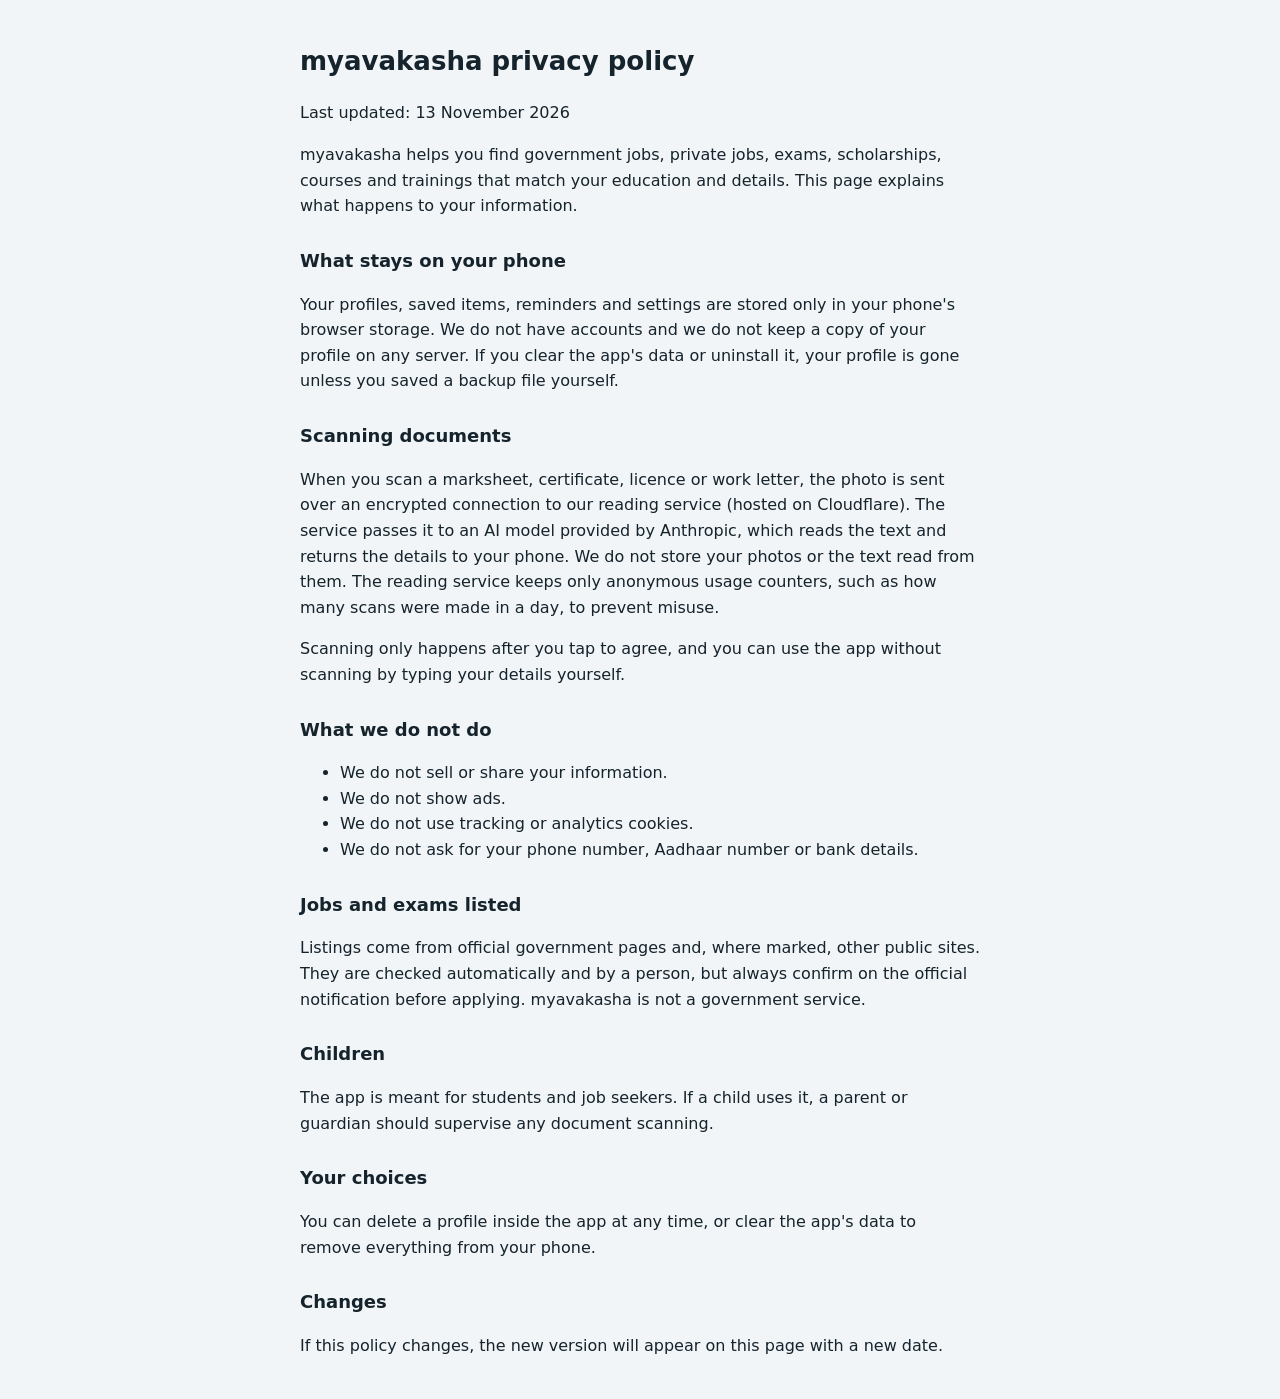
==== privacy.html @ 7ef35bc0 "Add privacy policy page (contact line to follow) Co-Authored-By: Claude Sonnet 5.5 <noreply@anthropi" ====
<!doctype html>
<html lang="en"><head><meta charset="utf-8"><meta name="viewport" content="width=device-width,initial-scale=1">
<title>myavakasha privacy policy</title>
<style>body{font:16px/1.6 system-ui,sans-serif;max-width:680px;margin:0 auto;padding:24px 16px;color:#15232c;background:#f2f5f7}h1{font-size:26px}h2{font-size:18px;margin-top:28px}a{color:#0c7a74}@media(prefers-color-scheme:dark){body{background:#0e191f;color:#e6eef2}a{color:#4fd1c5}}</style></head>
<body>
<h1>myavakasha privacy policy</h1>
<p>Last updated: 13 November 2026</p>
<p>myavakasha helps you find government jobs, private jobs, exams, scholarships, courses and trainings that match your education and details. This page explains what happens to your information.</p>

<h2>What stays on your phone</h2>
<p>Your profiles, saved items, reminders and settings are stored only in your phone's browser storage. We do not have accounts and we do not keep a copy of your profile on any server. If you clear the app's data or uninstall it, your profile is gone unless you saved a backup file yourself.</p>

<h2>Scanning documents</h2>
<p>When you scan a marksheet, certificate, licence or work letter, the photo is sent over an encrypted connection to our reading service (hosted on Cloudflare). The service passes it to an AI model provided by Anthropic, which reads the text and returns the details to your phone. We do not store your photos or the text read from them. The reading service keeps only anonymous usage counters, such as how many scans were made in a day, to prevent misuse.</p>
<p>Scanning only happens after you tap to agree, and you can use the app without scanning by typing your details yourself.</p>

<h2>What we do not do</h2>
<ul><li>We do not sell or share your information.</li><li>We do not show ads.</li><li>We do not use tracking or analytics cookies.</li><li>We do not ask for your phone number, Aadhaar number or bank details.</li></ul>

<h2>Jobs and exams listed</h2>
<p>Listings come from official government pages and, where marked, other public sites. They are checked automatically and by a person, but always confirm on the official notification before applying. myavakasha is not a government service.</p>

<h2>Children</h2>
<p>The app is meant for students and job seekers. If a child uses it, a parent or guardian should supervise any document scanning.</p>

<h2>Your choices</h2>
<p>You can delete a profile inside the app at any time, or clear the app's data to remove everything from your phone.</p>

<h2>Changes</h2>
<p>If this policy changes, the new version will appear on this page with a new date.</p>

</body></html>
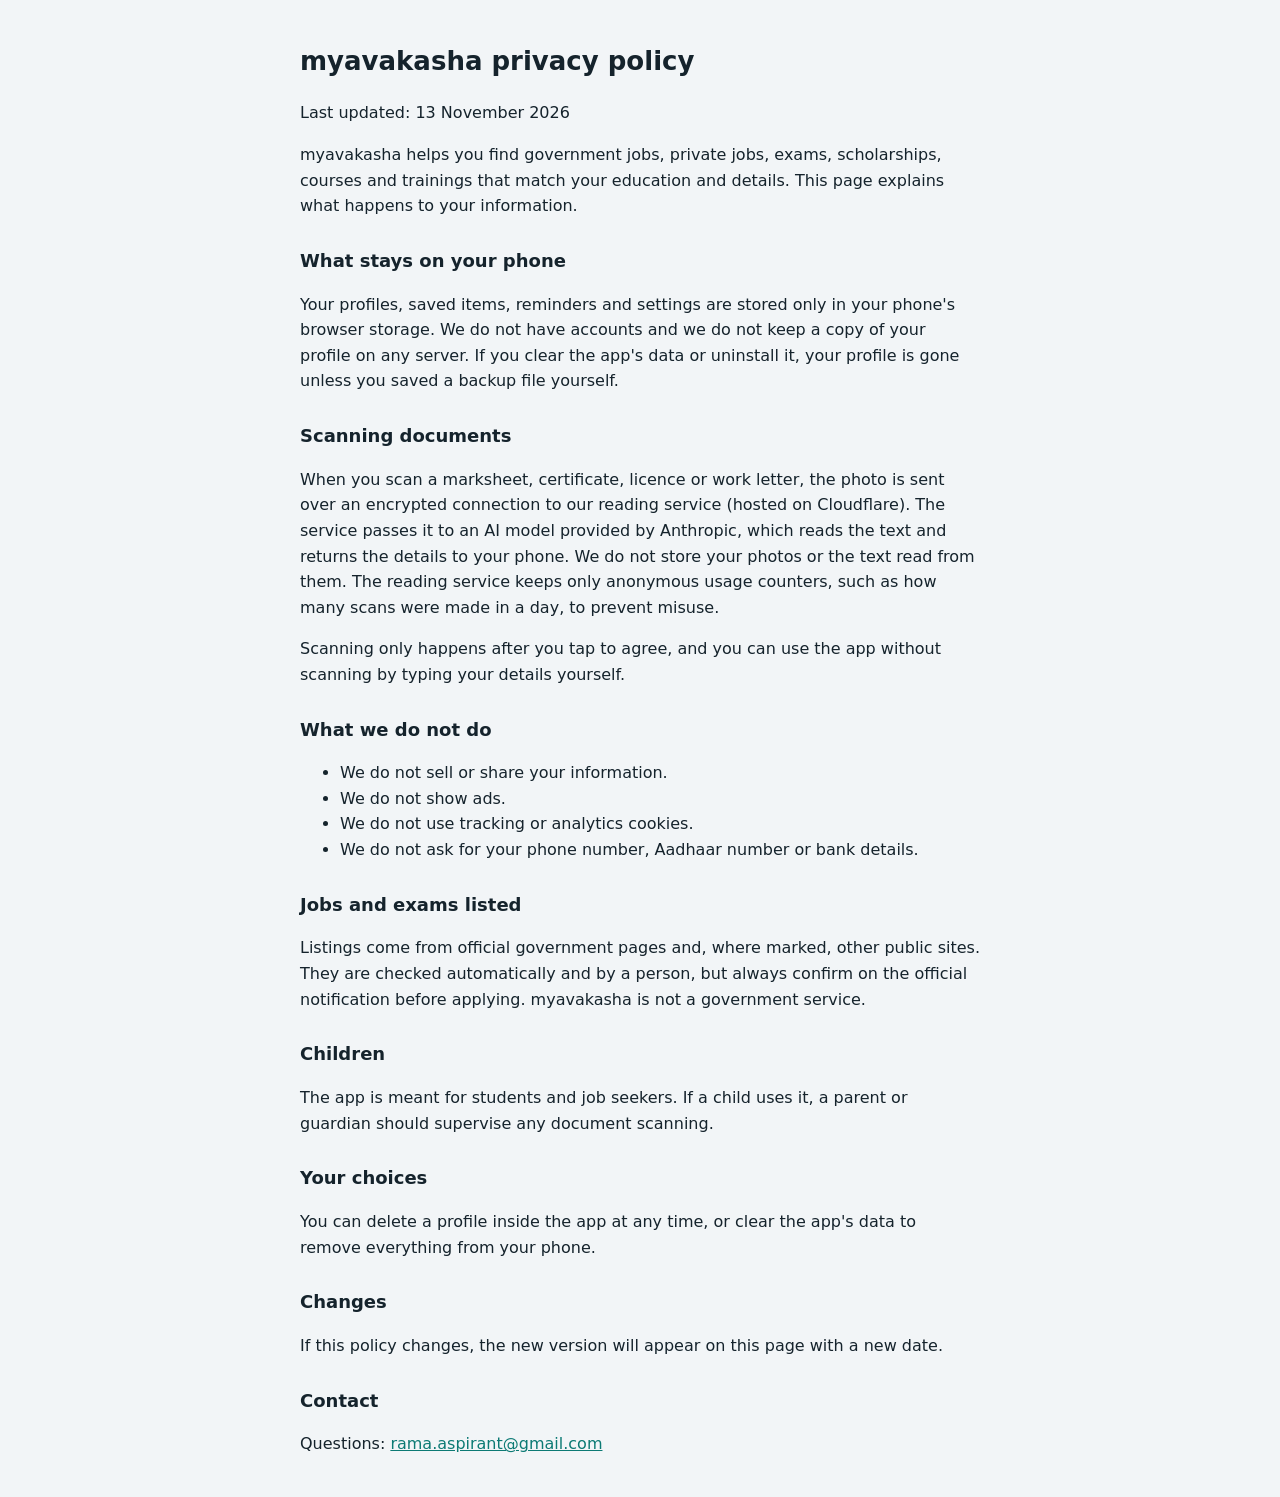
==== commit 622b9572: "Privacy contact + menu link (v76) Co-Authored-By: Claude Sonnet 5.5 <noreply@anthropic.com> Claude-S" ====
--- a/privacy.html
+++ b/privacy.html
@@ -29,4 +29,6 @@
 <h2>Changes</h2>
 <p>If this policy changes, the new version will appear on this page with a new date.</p>
 
+<h2>Contact</h2>
+<p>Questions: <a href="mailto:rama.aspirant@gmail.com">rama.aspirant@gmail.com</a></p>
 </body></html>
